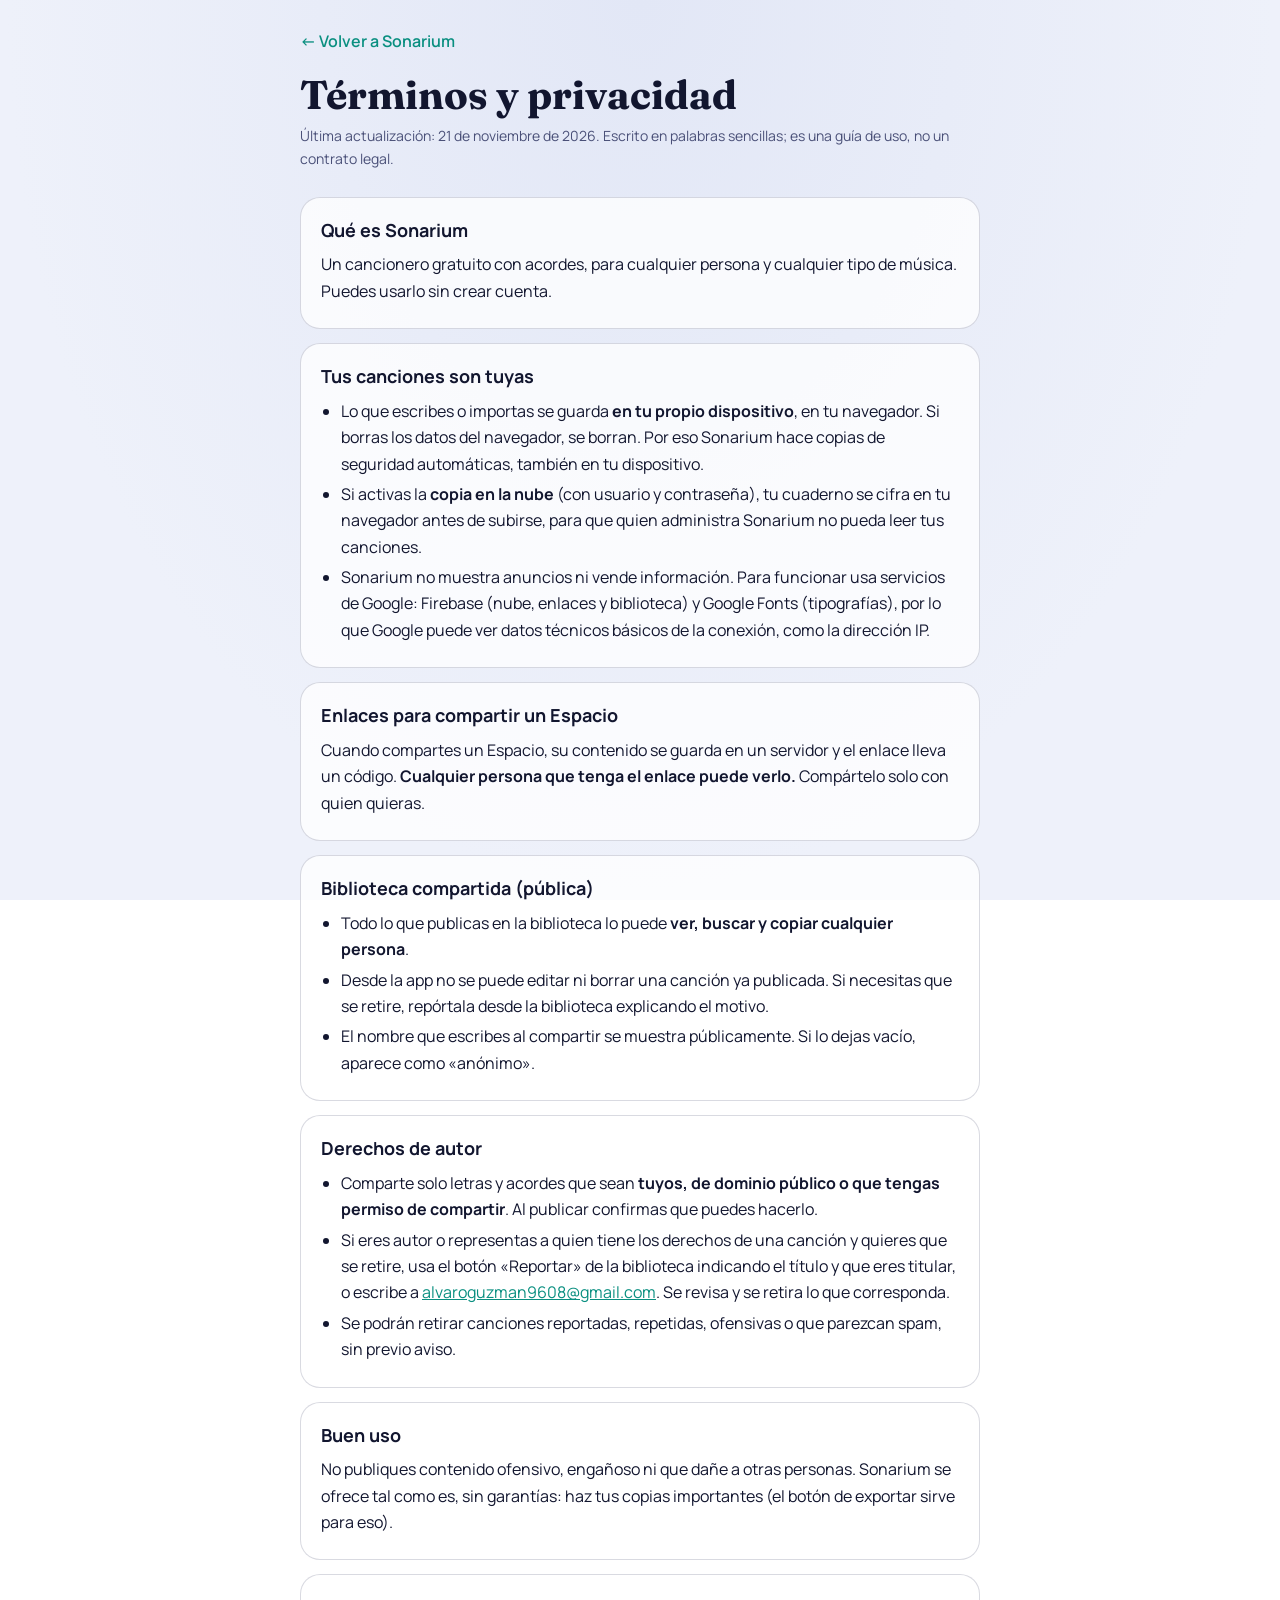
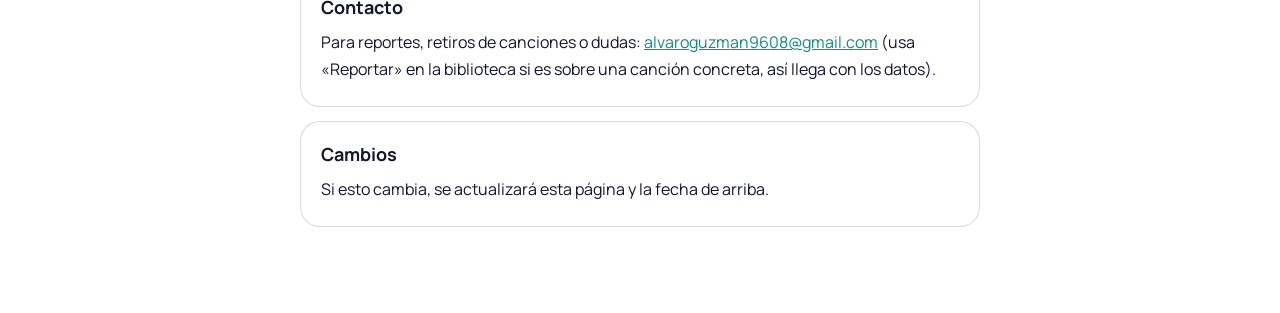
==== terminos.html @ b47e721c "Coistas del reCAPTCHA" ====
<!DOCTYPE html>
<html lang="es">
<head>
<meta charset="UTF-8">
<meta name="viewport" content="width=device-width, initial-scale=1.0">
<meta name="theme-color" content="#0c1024">
<meta name="description" content="Cómo funciona Sonarium: qué datos guarda, qué es público y cómo reportar o retirar una canción.">
<title>Términos y privacidad · Sonarium</title>
<link rel="icon" type="image/png" sizes="32x32" href="favicon-32.png">
<link rel="preconnect" href="https://fonts.googleapis.com">
<link href="https://fonts.googleapis.com/css2?family=Fraunces:opsz,wght@9..144,600;9..144,700&family=Manrope:wght@400;500;600;700&display=swap" rel="stylesheet">
<style>
  :root{ --bg:#0c1024; --bg2:#151233; --ink:#eef0fb; --dim:#a7acc9; --accent:#2fd8c4; --card:rgba(255,255,255,.06); --line:rgba(255,255,255,.14); }
  @media (prefers-color-scheme: light){ :root{ --bg:#eef1fa; --bg2:#e2e7f6; --ink:#12162f; --dim:#4a5078; --accent:#0a8f80; --card:rgba(255,255,255,.75); --line:rgba(20,26,70,.16); } }
  *{ box-sizing:border-box; }
  body{ margin:0; font-family:'Manrope',system-ui,sans-serif; color:var(--ink); background:radial-gradient(ellipse at 50% 0%, var(--bg2), var(--bg) 70%) fixed; line-height:1.65; font-size:16px; }
  main{ max-width:720px; margin:0 auto; padding:28px 20px 72px; }
  a{ color:var(--accent); }
  .back{ display:inline-block; margin-bottom:18px; font-weight:600; text-decoration:none; }
  h1{ font-family:'Fraunces',serif; font-size:clamp(28px,6vw,40px); line-height:1.15; margin:0 0 6px; }
  .upd{ color:var(--dim); font-size:14px; margin:0 0 26px; }
  section{ background:var(--card); border:1px solid var(--line); border-radius:20px; padding:18px 20px; margin:14px 0; }
  h2{ font-size:18px; margin:0 0 6px; }
  p{ margin:6px 0; } ul{ margin:6px 0; padding-left:20px; } li{ margin:4px 0; }
  :focus-visible{ outline:3px solid var(--accent); outline-offset:2px; border-radius:6px; }
</style>
</head>
<body>
<main>
  <a class="back" href="./">← Volver a Sonarium</a>
  <h1>Términos y privacidad</h1>
  <p class="upd">Última actualización: 21 de noviembre de 2026. Escrito en palabras sencillas; es una guía de uso, no un contrato legal.</p>

  <section>
    <h2>Qué es Sonarium</h2>
    <p>Un cancionero gratuito con acordes, para cualquier persona y cualquier tipo de música. Puedes usarlo sin crear cuenta.</p>
  </section>

  <section>
    <h2>Tus canciones son tuyas</h2>
    <ul>
      <li>Lo que escribes o importas se guarda <b>en tu propio dispositivo</b>, en tu navegador. Si borras los datos del navegador, se borran. Por eso Sonarium hace copias de seguridad automáticas, también en tu dispositivo.</li>
      <li>Si activas la <b>copia en la nube</b> (con usuario y contraseña), tu cuaderno se cifra en tu navegador antes de subirse, para que quien administra Sonarium no pueda leer tus canciones.</li>
      <li>Sonarium no muestra anuncios ni vende información. Para funcionar usa servicios de Google: Firebase (nube, enlaces y biblioteca) y Google Fonts (tipografías), por lo que Google puede ver datos técnicos básicos de la conexión, como la dirección IP.</li>
    </ul>
  </section>

  <section>
    <h2>Enlaces para compartir un Espacio</h2>
    <p>Cuando compartes un Espacio, su contenido se guarda en un servidor y el enlace lleva un código. <b>Cualquier persona que tenga el enlace puede verlo.</b> Compártelo solo con quien quieras.</p>
  </section>

  <section>
    <h2>Biblioteca compartida (pública)</h2>
    <ul>
      <li>Todo lo que publicas en la biblioteca lo puede <b>ver, buscar y copiar cualquier persona</b>.</li>
      <li>Desde la app no se puede editar ni borrar una canción ya publicada. Si necesitas que se retire, repórtala desde la biblioteca explicando el motivo.</li>
      <li>El nombre que escribes al compartir se muestra públicamente. Si lo dejas vacío, aparece como «anónimo».</li>
    </ul>
  </section>

  <section>
    <h2>Derechos de autor</h2>
    <ul>
      <li>Comparte solo letras y acordes que sean <b>tuyos, de dominio público o que tengas permiso de compartir</b>. Al publicar confirmas que puedes hacerlo.</li>
      <li>Si eres autor o representas a quien tiene los derechos de una canción y quieres que se retire, usa el botón «Reportar» de la biblioteca indicando el título y que eres titular, o escribe a <a class="mail" href="#">el correo de contacto</a>. Se revisa y se retira lo que corresponda.</li>
      <li>Se podrán retirar canciones reportadas, repetidas, ofensivas o que parezcan spam, sin previo aviso.</li>
    </ul>
  </section>

  <section>
    <h2>Buen uso</h2>
    <p>No publiques contenido ofensivo, engañoso ni que dañe a otras personas. Sonarium se ofrece tal como es, sin garantías: haz tus copias importantes (el botón de exportar sirve para eso).</p>
  </section>

  <section>
    <h2>Contacto</h2>
    <p>Para reportes, retiros de canciones o dudas: <a class="mail" href="#">escríbeme por correo</a> (usa «Reportar» en la biblioteca si es sobre una canción concreta, así llega con los datos).</p>
  </section>

  <section>
    <h2>Cambios</h2>
    <p>Si esto cambia, se actualizará esta página y la fecha de arriba.</p>
  </section>
</main>
<script>
  // el correo se arma aquí para que no lo recojan los robots de spam
  (function(){ var m = ["alvaroguzman9608", "gmail.com"].join("@"); document.querySelectorAll("a.mail").forEach(function(a){ a.href = "mailto:" + m + "?subject=" + encodeURIComponent("Sonarium: reporte"); a.textContent = m; }); })();
</script>
</body>
</html>
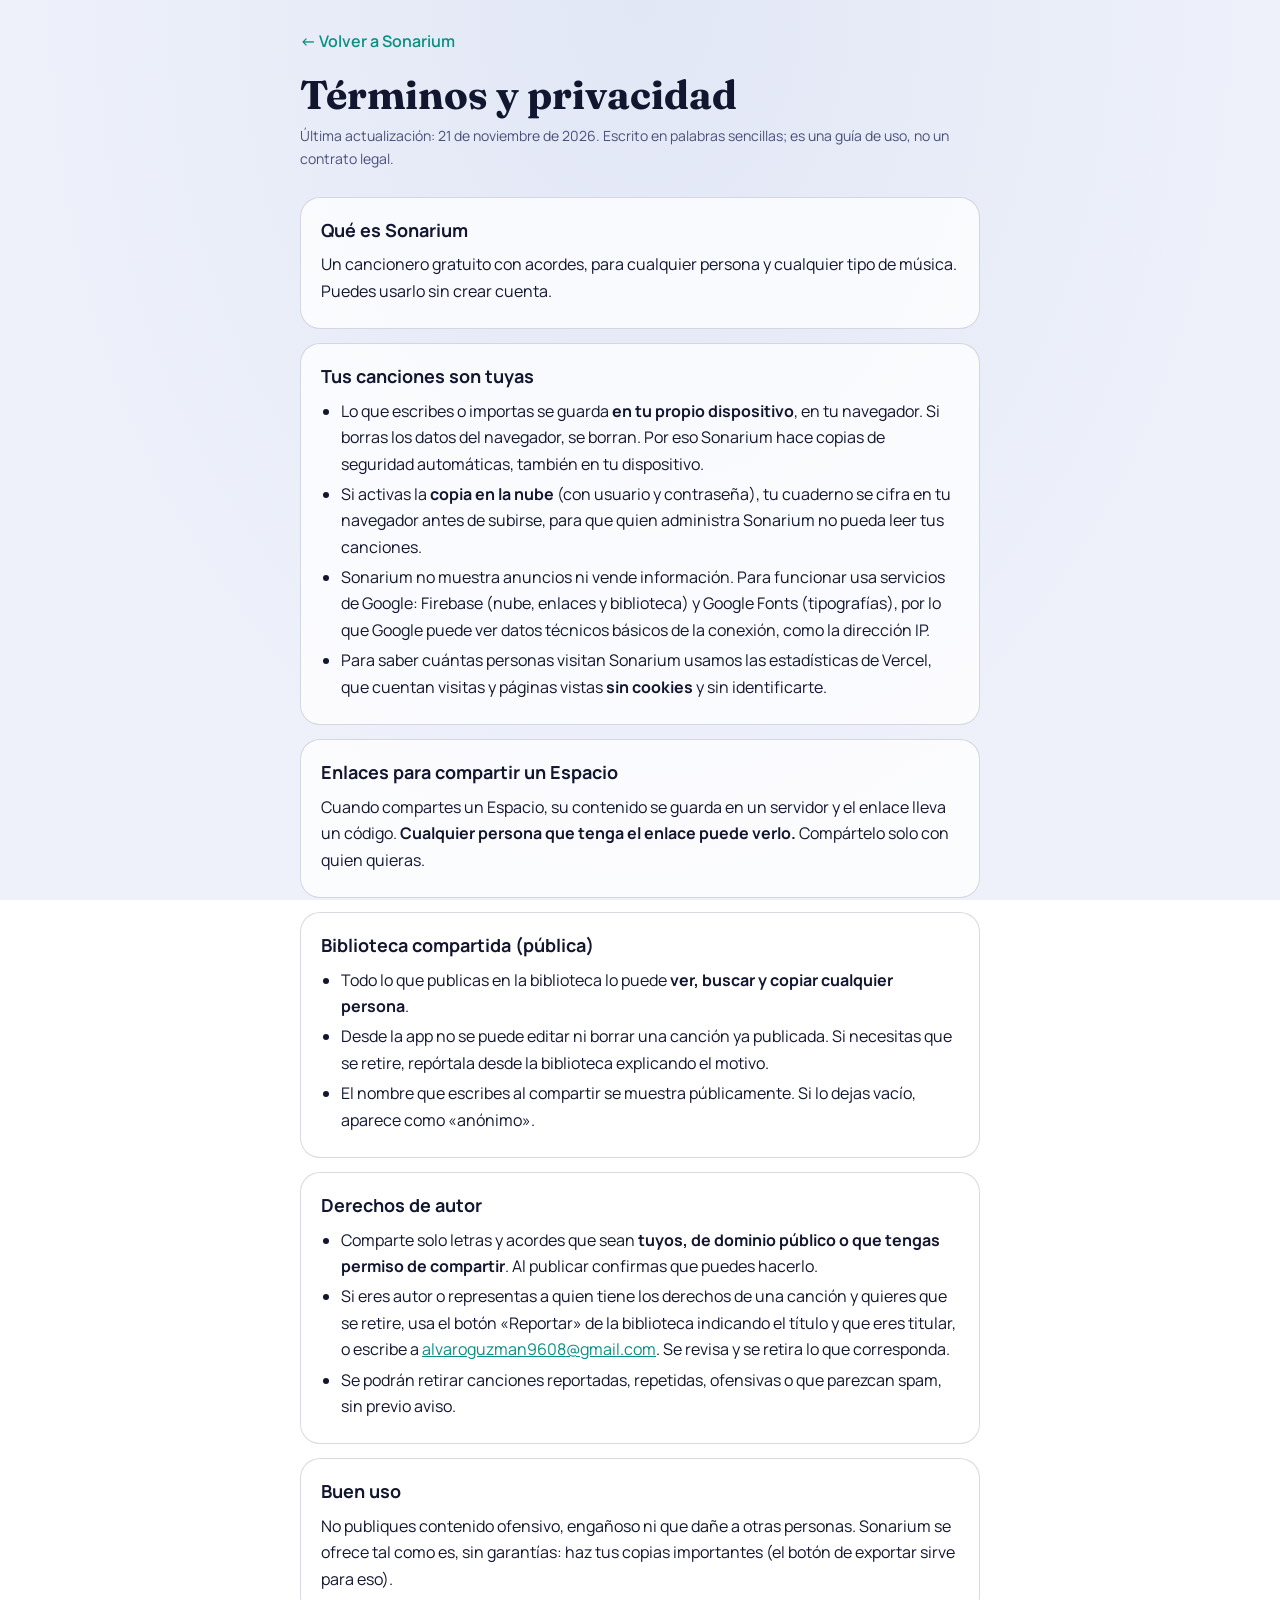
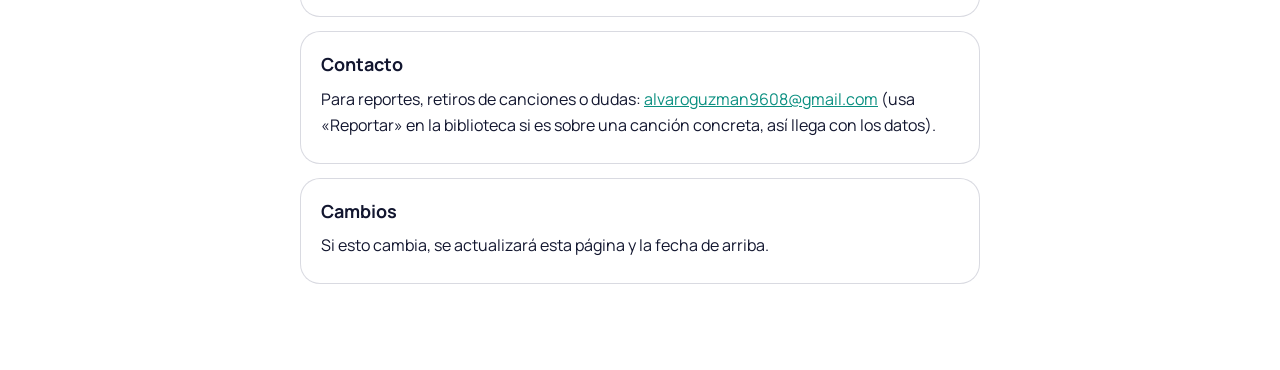
==== commit 0fd43990: "Análisi" ====
--- a/terminos.html
+++ b/terminos.html
@@ -6,12 +6,16 @@
 <meta name="theme-color" content="#0c1024">
 <meta name="description" content="Cómo funciona Sonarium: qué datos guarda, qué es público y cómo reportar o retirar una canción.">
 <title>Términos y privacidad · Sonarium</title>
-<link rel="icon" type="image/png" sizes="32x32" href="favicon-32.png">
+<link rel="icon" type="image/png" sizes="32x32" href="favicon-32.png?v=3">
 <link rel="preconnect" href="https://fonts.googleapis.com">
 <link href="https://fonts.googleapis.com/css2?family=Fraunces:opsz,wght@9..144,600;9..144,700&family=Manrope:wght@400;500;600;700&display=swap" rel="stylesheet">
+<script>(function(){try{var t=localStorage.getItem("sonarium.tema");if(t==="light"||t==="dark"){document.documentElement.setAttribute("data-theme",t);var m=document.querySelector('meta[name="theme-color"]');if(m)m.setAttribute("content",t==="light"?"#eef1fa":"#0c1024");}}catch(e){}})();</script>
 <style>
   :root{ --bg:#0c1024; --bg2:#151233; --ink:#eef0fb; --dim:#a7acc9; --accent:#2fd8c4; --card:rgba(255,255,255,.06); --line:rgba(255,255,255,.14); }
-  @media (prefers-color-scheme: light){ :root{ --bg:#eef1fa; --bg2:#e2e7f6; --ink:#12162f; --dim:#4a5078; --accent:#0a8f80; --card:rgba(255,255,255,.75); --line:rgba(20,26,70,.16); } }
+  /* tema: lo elegido en la app (sonarium.tema) manda; si es "auto" o no hay nada, se sigue al sistema */
+  @media (prefers-color-scheme: light){ :root:not([data-theme]){ --bg:#eef1fa; --bg2:#e2e7f6; --ink:#12162f; --dim:#4a5078; --accent:#0a8f80; --card:rgba(255,255,255,.75); --line:rgba(20,26,70,.16); } }
+  :root[data-theme="light"]{ --bg:#eef1fa; --bg2:#e2e7f6; --ink:#12162f; --dim:#4a5078; --accent:#0a8f80; --card:rgba(255,255,255,.75); --line:rgba(20,26,70,.16); color-scheme:light; }
+  :root[data-theme="dark"]{ --bg:#0c1024; --bg2:#151233; --ink:#eef0fb; --dim:#a7acc9; --accent:#2fd8c4; --card:rgba(255,255,255,.06); --line:rgba(255,255,255,.14); color-scheme:dark; }
   *{ box-sizing:border-box; }
   body{ margin:0; font-family:'Manrope',system-ui,sans-serif; color:var(--ink); background:radial-gradient(ellipse at 50% 0%, var(--bg2), var(--bg) 70%) fixed; line-height:1.65; font-size:16px; }
   main{ max-width:720px; margin:0 auto; padding:28px 20px 72px; }
@@ -42,6 +46,7 @@
       <li>Lo que escribes o importas se guarda <b>en tu propio dispositivo</b>, en tu navegador. Si borras los datos del navegador, se borran. Por eso Sonarium hace copias de seguridad automáticas, también en tu dispositivo.</li>
       <li>Si activas la <b>copia en la nube</b> (con usuario y contraseña), tu cuaderno se cifra en tu navegador antes de subirse, para que quien administra Sonarium no pueda leer tus canciones.</li>
       <li>Sonarium no muestra anuncios ni vende información. Para funcionar usa servicios de Google: Firebase (nube, enlaces y biblioteca) y Google Fonts (tipografías), por lo que Google puede ver datos técnicos básicos de la conexión, como la dirección IP.</li>
+      <li>Para saber cuántas personas visitan Sonarium usamos las estadísticas de Vercel, que cuentan visitas y páginas vistas <b>sin cookies</b> y sin identificarte.</li>
     </ul>
   </section>
 
